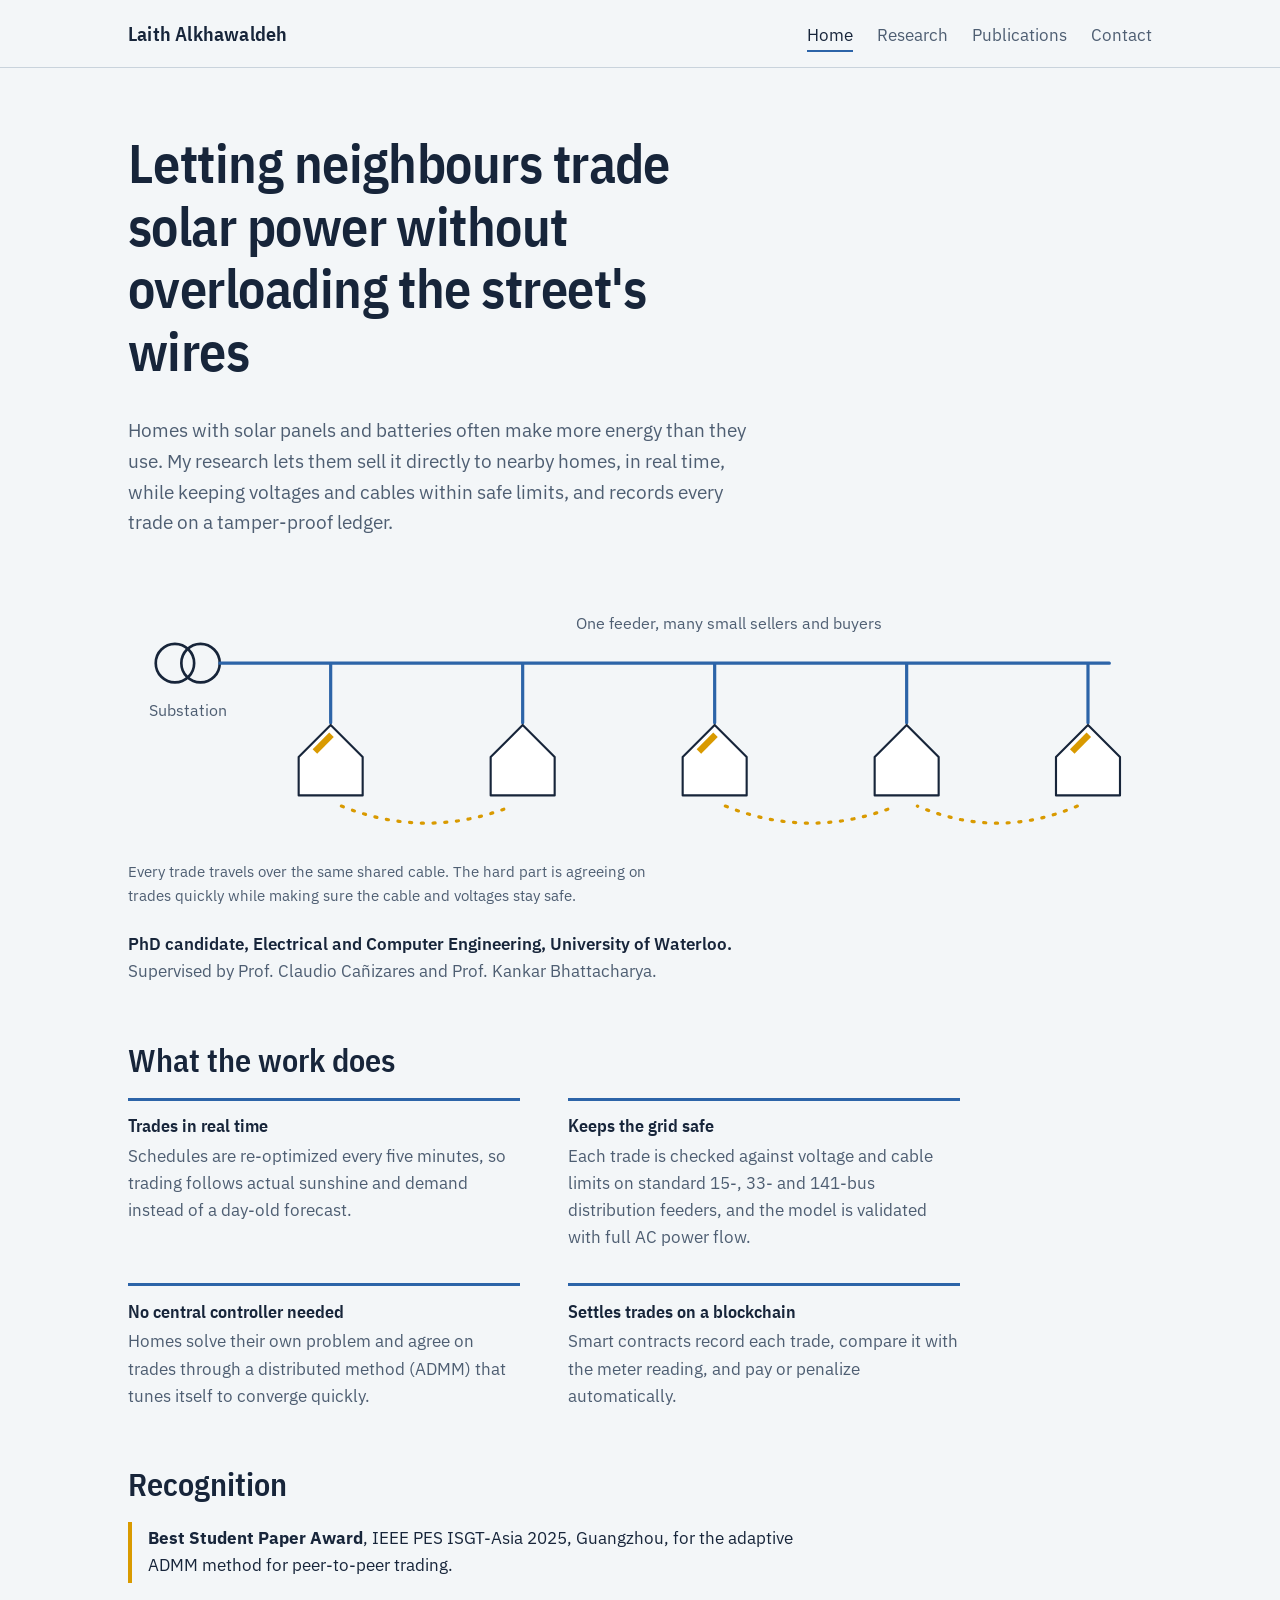
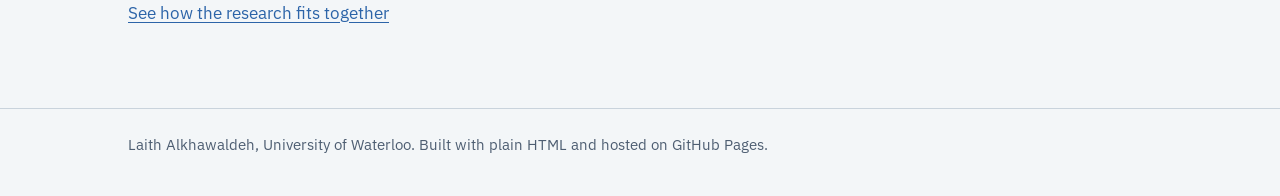
==== index.html @ c1cfee47 "Initial commit" ====
<!doctype html>
<html lang="en">
<head>
  <meta charset="utf-8">
  <meta name="viewport" content="width=device-width, initial-scale=1">
  <title>Laith Alkhawaldeh — Peer-to-peer energy trading research</title>
  <meta name="description" content="PhD research at the University of Waterloo: letting homes with solar trade energy with their neighbours in real time, without overloading the local grid.">
  <link rel="preconnect" href="https://fonts.googleapis.com">
  <link rel="preconnect" href="https://fonts.gstatic.com" crossorigin>
  <link href="https://fonts.googleapis.com/css2?family=IBM+Plex+Sans+Condensed:wght@500;600&family=IBM+Plex+Sans:ital,wght@0,400;0,600;1,400&display=swap" rel="stylesheet">
  <link rel="stylesheet" href="style.css">
</head>
<body>
  <header class="site-head">
    <div class="wrap">
      <a class="name" href="index.html">Laith Alkhawaldeh</a>
      <nav aria-label="Main">
        <ul class="nav">
          <li><a href="index.html" aria-current="page">Home</a></li>
          <li><a href="research.html">Research</a></li>
          <li><a href="publications.html">Publications</a></li>
          <li><a href="contact.html">Contact</a></li>
        </ul>
      </nav>
    </div>
  </header>

  <main class="wrap">
    <section class="hero">
      <h1>Letting neighbours trade solar power without overloading the street's wires</h1>
      <p class="lede">Homes with solar panels and batteries often make more energy than they use. My research lets them sell it directly to nearby homes, in real time, while keeping voltages and cables within safe limits, and records every trade on a tamper-proof ledger.</p>

      <svg class="feeder" viewBox="0 0 960 230" role="img" aria-labelledby="feeder-title feeder-desc">
        <title id="feeder-title">A neighbourhood feeder with homes trading energy</title>
        <desc id="feeder-desc">A substation feeds one line that serves five homes. Three homes have solar panels and send energy to their neighbours along the same line.</desc>
        <!-- substation: two overlapping circles, the drawing symbol for a transformer -->
        <circle class="sub" cx="44" cy="62" r="18"/>
        <circle class="sub" cx="68" cy="62" r="18"/>
        <text x="20" y="112">Substation</text>
        <!-- main feeder and drops to each home -->
        <path class="line" d="M86 62 H920 M190 62 V118 M370 62 V118 M550 62 V118 M730 62 V118 M900 62 V118"/>
        <!-- homes -->
        <g>
          <path class="house" d="M160 150 L190 120 L220 150 V186 H160 Z"/>
          <rect class="pv" x="172" y="134" width="22" height="6" transform="rotate(-45 183 137)"/>
          <path class="house" d="M340 150 L370 120 L400 150 V186 H340 Z"/>
          <path class="house" d="M520 150 L550 120 L580 150 V186 H520 Z"/>
          <rect class="pv" x="532" y="134" width="22" height="6" transform="rotate(-45 543 137)"/>
          <path class="house" d="M700 150 L730 120 L760 150 V186 H700 Z"/>
          <path class="house" d="M870 150 L900 120 L930 150 V186 H870 Z"/>
          <rect class="pv" x="882" y="134" width="22" height="6" transform="rotate(-45 893 137)"/>
        </g>
        <!-- trades between neighbours -->
        <path class="trade" d="M200 196 Q280 228 360 196"/>
        <path class="trade" d="M560 196 Q640 228 720 196"/>
        <path class="trade" d="M890 196 Q815 228 740 196"/>
        <text x="420" y="30">One feeder, many small sellers and buyers</text>
      </svg>
      <p class="feeder-caption">Every trade travels over the same shared cable. The hard part is agreeing on trades quickly while making sure the cable and voltages stay safe.</p>

      <p class="who"><strong>PhD candidate, Electrical and Computer Engineering, University of Waterloo.</strong><br>
      Supervised by Prof. Claudio Cañizares and Prof. Kankar Bhattacharya.</p>
    </section>

    <section aria-labelledby="what">
      <h2 id="what">What the work does</h2>
      <ul class="points">
        <li>
          <h3>Trades in real time</h3>
          <p>Schedules are re-optimized every five minutes, so trading follows actual sunshine and demand instead of a day-old forecast.</p>
        </li>
        <li>
          <h3>Keeps the grid safe</h3>
          <p>Each trade is checked against voltage and cable limits on standard 15-, 33- and 141-bus distribution feeders, and the model is validated with full AC power flow.</p>
        </li>
        <li>
          <h3>No central controller needed</h3>
          <p>Homes solve their own problem and agree on trades through a distributed method (ADMM) that tunes itself to converge quickly.</p>
        </li>
        <li>
          <h3>Settles trades on a blockchain</h3>
          <p>Smart contracts record each trade, compare it with the meter reading, and pay or penalize automatically.</p>
        </li>
      </ul>
    </section>

    <section aria-labelledby="recognition">
      <h2 id="recognition">Recognition</h2>
      <p class="award"><strong>Best Student Paper Award</strong>, IEEE PES ISGT-Asia 2025, Guangzhou, for the adaptive ADMM method for peer-to-peer trading.</p>
      <p><a href="research.html">See how the research fits together</a></p>
    </section>
  </main>

  <footer class="site-foot">
    <div class="wrap">Laith Alkhawaldeh, University of Waterloo. Built with plain HTML and hosted on GitHub Pages.</div>
  </footer>
</body>
</html>
---- style.css ----
/* Laith — research site. Palette taken from distribution single-line drawings:
   drafting paper, conductor ink, phase-blue feeder, solar amber for energy flow. */
:root {
  --paper: #F3F6F8;
  --ink: #17253A;
  --ink-soft: #4E5E72;
  --feeder: #2C64A8;
  --solar: #D99A00;
  --rule: #C9D3DC;
  --white: #FFFFFF;

  --head: "IBM Plex Sans Condensed", "Arial Narrow", sans-serif;
  --body: "IBM Plex Sans", "Segoe UI", system-ui, sans-serif;

  --measure: 68ch;
}

*, *::before, *::after { box-sizing: border-box; }

html { -webkit-text-size-adjust: 100%; }

body {
  margin: 0;
  background: var(--paper);
  color: var(--ink);
  font-family: var(--body);
  font-size: 1.0625rem;
  line-height: 1.6;
}

img { max-width: 100%; height: auto; display: block; }

a { color: var(--feeder); text-underline-offset: 0.18em; }
a:hover { color: var(--ink); }
:focus-visible { outline: 3px solid var(--solar); outline-offset: 3px; border-radius: 2px; }

.wrap { width: min(100% - 2.5rem, 64rem); margin-inline: auto; }
.prose { max-width: var(--measure); }

/* Header */
.site-head { border-bottom: 1px solid var(--rule); background: var(--paper); }
.site-head .wrap { display: flex; flex-wrap: wrap; align-items: baseline; justify-content: space-between; gap: 0.5rem 2rem; padding-block: 1.1rem; }
.name { font-family: var(--head); font-weight: 600; font-size: 1.25rem; color: var(--ink); text-decoration: none; letter-spacing: 0.01em; }
.nav { display: flex; flex-wrap: wrap; gap: 0.25rem 1.5rem; margin: 0; padding: 0; list-style: none; }
.nav a { color: var(--ink-soft); text-decoration: none; padding-block: 0.25rem; border-bottom: 2px solid transparent; }
.nav a:hover { color: var(--ink); }
.nav a[aria-current="page"] { color: var(--ink); border-bottom-color: var(--feeder); }

/* Type scale (1.25) */
h1, h2, h3 { font-family: var(--head); line-height: 1.15; margin: 0 0 0.6em; font-weight: 600; }
h1 { font-size: clamp(2.1rem, 5vw, 3.4rem); letter-spacing: -0.01em; max-width: 20ch; }
h2 { font-size: clamp(1.55rem, 3vw, 2rem); }
h3 { font-size: 1.3rem; }
p { margin: 0 0 1em; }
.lede { font-size: 1.2rem; color: var(--ink-soft); max-width: 58ch; }

main { padding-block: 3rem 4rem; }
section + section { margin-top: 3.5rem; }

/* Hero */
.hero { padding-top: 1rem; }
.hero .who { margin-top: 1.5rem; color: var(--ink-soft); }
.hero .who strong { color: var(--ink); font-weight: 600; }

.feeder { margin: 2.5rem 0 0.5rem; width: 100%; height: auto; }
.feeder .line { stroke: var(--feeder); stroke-width: 3; fill: none; stroke-linecap: round; }
.feeder .house { fill: var(--white); stroke: var(--ink); stroke-width: 2; stroke-linejoin: round; }
.feeder .pv { fill: var(--solar); }
.feeder .sub { fill: none; stroke: var(--ink); stroke-width: 2.5; }
.feeder .trade { fill: none; stroke: var(--solar); stroke-width: 3; stroke-linecap: round; stroke-dasharray: 2 9; }
.feeder text { font-family: var(--body); font-size: 15px; fill: var(--ink-soft); }
.feeder-caption { font-size: 0.95rem; color: var(--ink-soft); max-width: 62ch; }

@media (prefers-reduced-motion: no-preference) {
  .feeder .trade { animation: flow 2.4s linear 0.4s 3 both; }
  @keyframes flow { from { stroke-dashoffset: 66; } to { stroke-dashoffset: 0; } }
}

/* Plain-language points on the home page */
.points { display: grid; gap: 2rem 3rem; grid-template-columns: repeat(2, minmax(0, 1fr)); max-width: 52rem; margin: 0; padding: 0; list-style: none; }
.points li { border-top: 3px solid var(--feeder); padding-top: 0.9rem; }
.points h3 { font-size: 1.15rem; margin-bottom: 0.35em; }
.points p { color: var(--ink-soft); margin: 0; }

.award { border-left: 4px solid var(--solar); padding: 0.2rem 0 0.2rem 1rem; max-width: var(--measure); }

/* Research: stages hang off one vertical feeder, because they build on each other */
.stages { list-style: none; margin: 2.5rem 0 0; padding: 0; counter-reset: stage; }
.stage { position: relative; padding: 0 0 3rem 3.25rem; counter-increment: stage; }
.stage::before { content: ""; position: absolute; left: 0.95rem; top: 0.6rem; bottom: 0; width: 3px; background: var(--feeder); }
.stage:last-child::before { display: none; }
.stage::after {
  content: counter(stage);
  position: absolute; left: 0; top: 0;
  width: 2.2rem; height: 2.2rem; border-radius: 50%;
  display: grid; place-items: center;
  background: var(--white); border: 3px solid var(--feeder);
  font-family: var(--head); font-weight: 600; color: var(--ink);
}
.stage h2 { font-size: 1.55rem; padding-top: 0.15rem; }
.stage p { max-width: var(--measure); }
.status { display: inline-block; font-size: 0.9rem; color: var(--ink-soft); margin-bottom: 0.8rem; }
.status b { color: var(--ink); font-weight: 600; }

figure { margin: 1.5rem 0 0; max-width: 46rem; }
figure img { background: var(--white); border: 1px solid var(--rule); }
figcaption { font-size: 0.92rem; color: var(--ink-soft); margin-top: 0.5rem; }

/* Publications */
.pubs { list-style: none; margin: 0; padding: 0; max-width: var(--measure); }
.pubs li { padding: 1.25rem 0; border-bottom: 1px solid var(--rule); }
.pubs li:first-child { border-top: 1px solid var(--rule); }
.pubs .title { font-weight: 600; display: block; }
.pubs .venue { color: var(--ink-soft); display: block; }

/* Contact */
.contact { list-style: none; margin: 0; padding: 0; max-width: var(--measure); }
.contact li { display: grid; grid-template-columns: 9rem 1fr; gap: 1rem; padding: 0.85rem 0; border-bottom: 1px solid var(--rule); }
.contact span { color: var(--ink-soft); }

.button { display: inline-block; margin-top: 1.5rem; padding: 0.7rem 1.2rem; background: var(--ink); color: var(--white); text-decoration: none; border-radius: 4px; font-weight: 600; }
.button:hover { background: var(--feeder); color: var(--white); }

/* Footer */
.site-foot { border-top: 1px solid var(--rule); padding-block: 1.5rem 2.5rem; color: var(--ink-soft); font-size: 0.92rem; }

@media (max-width: 34rem) {
  .points { grid-template-columns: 1fr; }
  .contact li { grid-template-columns: 1fr; gap: 0.1rem; }
  .stage { padding-left: 2.9rem; }
}
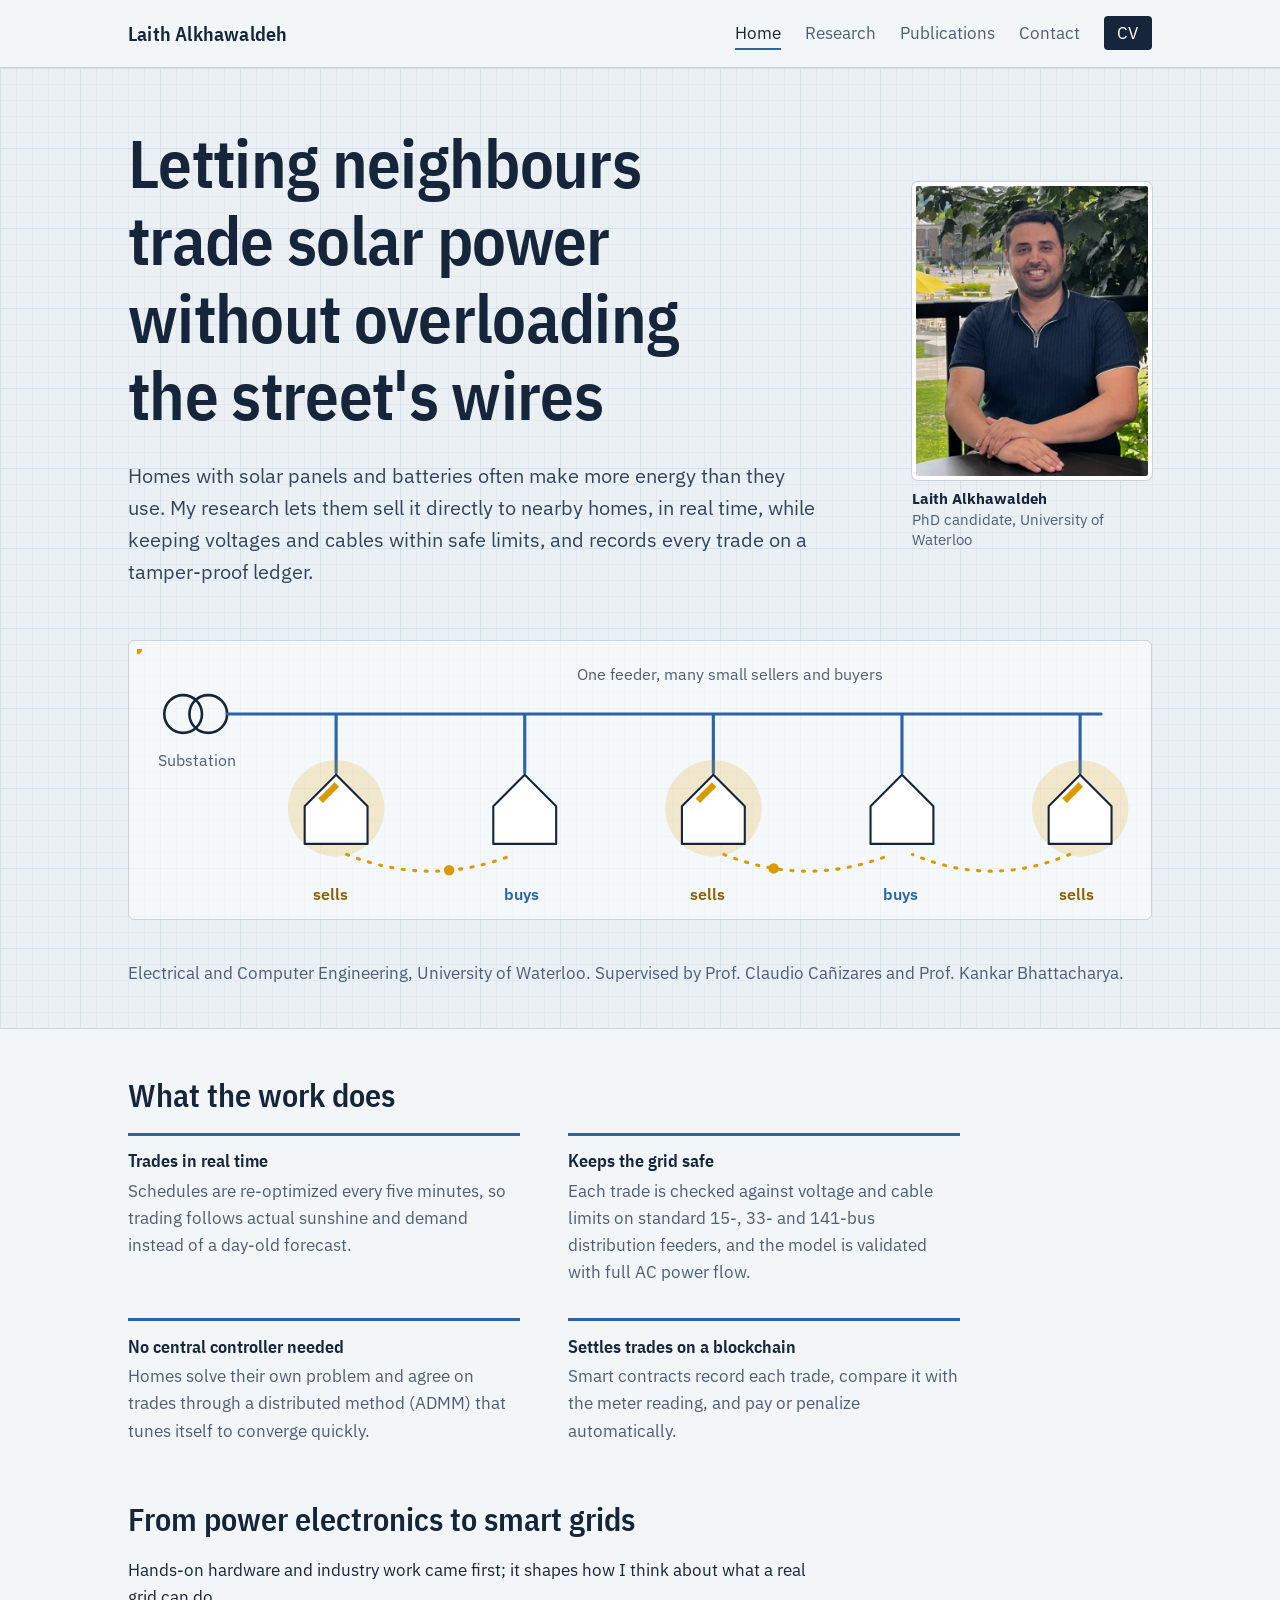
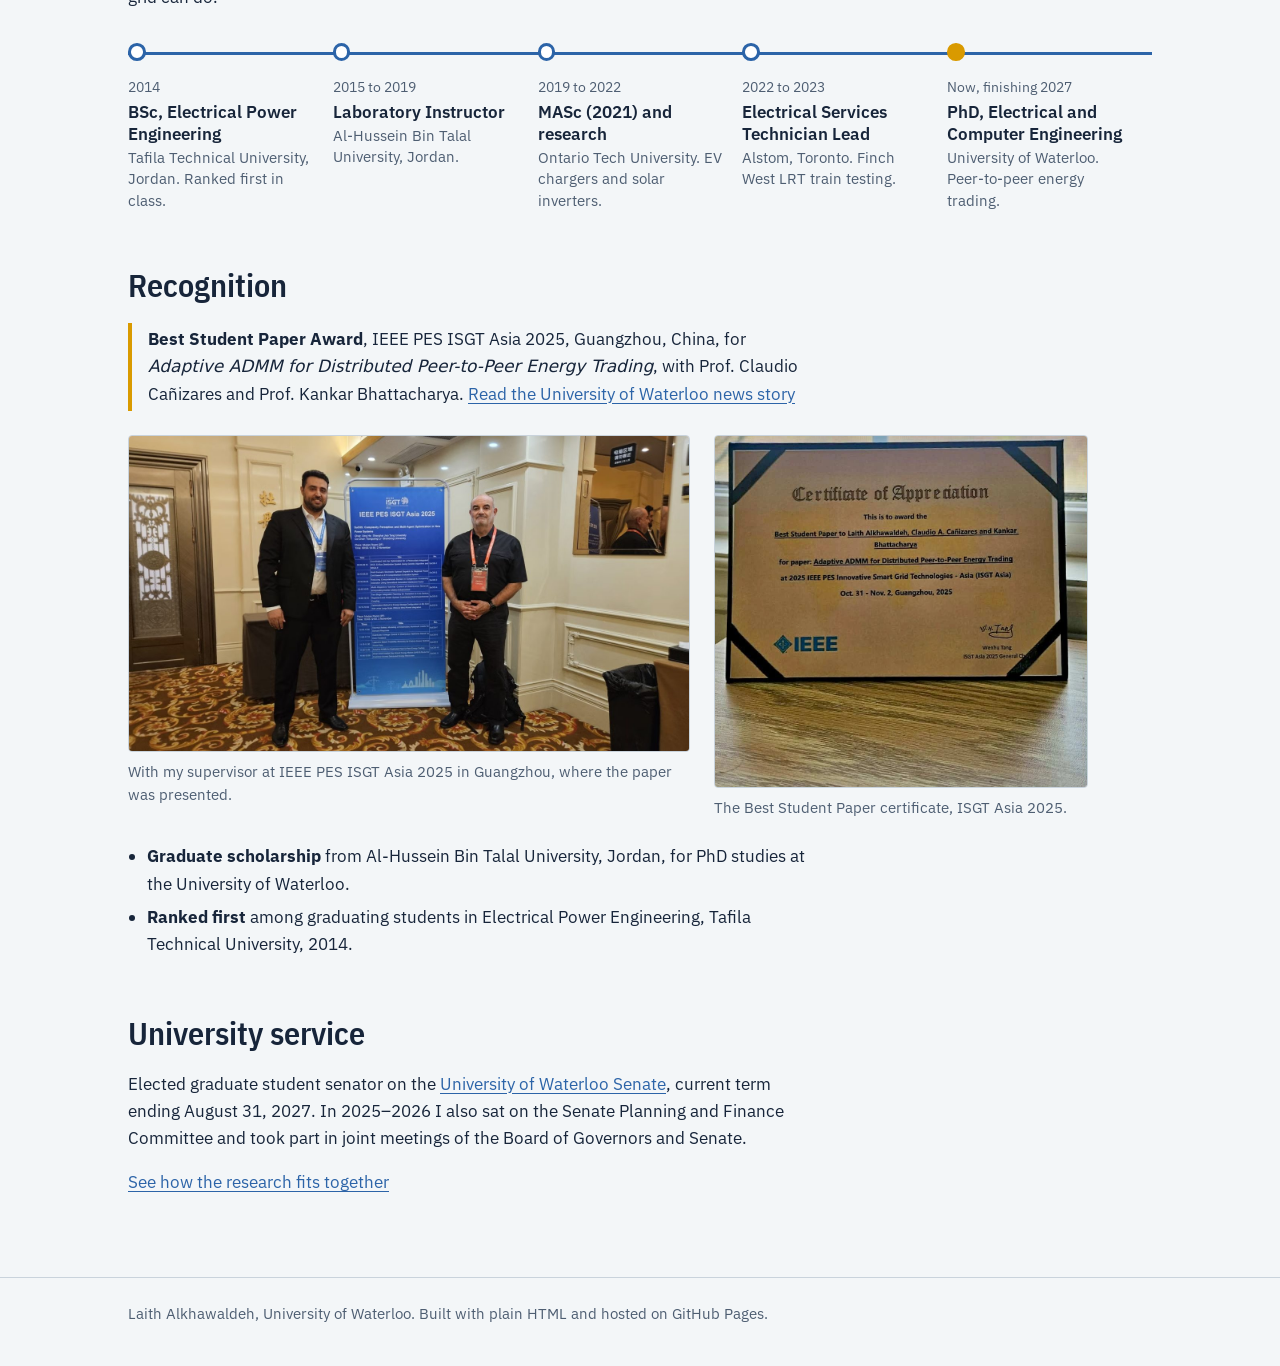
==== commit 225ac8c3: "Add photos and honours" ====
--- a/index.html
+++ b/index.html
@@ -20,48 +20,62 @@
           <li><a href="research.html">Research</a></li>
           <li><a href="publications.html">Publications</a></li>
           <li><a href="contact.html">Contact</a></li>
+          <li><a class="cv-link" href="cv.pdf">CV</a></li>
         </ul>
       </nav>
     </div>
   </header>
 
-  <main class="wrap">
-    <section class="hero">
-      <h1>Letting neighbours trade solar power without overloading the street's wires</h1>
-      <p class="lede">Homes with solar panels and batteries often make more energy than they use. My research lets them sell it directly to nearby homes, in real time, while keeping voltages and cables within safe limits, and records every trade on a tamper-proof ledger.</p>
+  <div class="hero-band">
+    <div class="wrap hero">
+      <div class="hero-top">
+        <div class="hero-text">
+          <h1>Letting neighbours trade solar power without overloading the street's wires</h1>
+          <p class="lede">Homes with solar panels and batteries often make more energy than they use. My research lets them sell it directly to nearby homes, in real time, while keeping voltages and cables within safe limits, and records every trade on a tamper-proof ledger.</p>
+        </div>
+        <figure class="hero-photo">
+          <img src="images/laith.jpg" width="560" height="700" alt="Laith Alkhawaldeh smiling, seated on a terrace on the University of Waterloo campus.">
+          <figcaption><strong>Laith Alkhawaldeh</strong><br>PhD candidate, University of Waterloo</figcaption>
+        </figure>
+      </div>
 
-      <svg class="feeder" viewBox="0 0 960 230" role="img" aria-labelledby="feeder-title feeder-desc">
+      <svg class="feeder" viewBox="0 0 960 250" role="img" aria-labelledby="feeder-title feeder-desc">
         <title id="feeder-title">A neighbourhood feeder with homes trading energy</title>
         <desc id="feeder-desc">A substation feeds one line that serves five homes. Three homes have solar panels and send energy to their neighbours along the same line.</desc>
-        <!-- substation: two overlapping circles, the drawing symbol for a transformer -->
         <circle class="sub" cx="44" cy="62" r="18"/>
         <circle class="sub" cx="68" cy="62" r="18"/>
         <text x="20" y="112">Substation</text>
-        <!-- main feeder and drops to each home -->
         <path class="line" d="M86 62 H920 M190 62 V118 M370 62 V118 M550 62 V118 M730 62 V118 M900 62 V118"/>
-        <!-- homes -->
-        <g>
-          <path class="house" d="M160 150 L190 120 L220 150 V186 H160 Z"/>
-          <rect class="pv" x="172" y="134" width="22" height="6" transform="rotate(-45 183 137)"/>
-          <path class="house" d="M340 150 L370 120 L400 150 V186 H340 Z"/>
-          <path class="house" d="M520 150 L550 120 L580 150 V186 H520 Z"/>
-          <rect class="pv" x="532" y="134" width="22" height="6" transform="rotate(-45 543 137)"/>
-          <path class="house" d="M700 150 L730 120 L760 150 V186 H700 Z"/>
-          <path class="house" d="M870 150 L900 120 L930 150 V186 H870 Z"/>
-          <rect class="pv" x="882" y="134" width="22" height="6" transform="rotate(-45 893 137)"/>
-        </g>
-        <!-- trades between neighbours -->
-        <path class="trade" d="M200 196 Q280 228 360 196"/>
-        <path class="trade" d="M560 196 Q640 228 720 196"/>
-        <path class="trade" d="M890 196 Q815 228 740 196"/>
+        <circle class="glow" cx="190" cy="152" r="46"/>
+        <circle class="glow" cx="550" cy="152" r="46"/>
+        <circle class="glow" cx="900" cy="152" r="46"/>
+        <path class="house" d="M160 150 L190 120 L220 150 V186 H160 Z"/>
+        <rect class="pv" x="172" y="134" width="22" height="6" transform="rotate(-45 183 137)"/>
+        <path class="house" d="M340 150 L370 120 L400 150 V186 H340 Z"/>
+        <path class="house" d="M520 150 L550 120 L580 150 V186 H520 Z"/>
+        <rect class="pv" x="532" y="134" width="22" height="6" transform="rotate(-45 543 137)"/>
+        <path class="house" d="M700 150 L730 120 L760 150 V186 H700 Z"/>
+        <path class="house" d="M870 150 L900 120 L930 150 V186 H870 Z"/>
+        <rect class="pv" x="882" y="134" width="22" height="6" transform="rotate(-45 893 137)"/>
+        <path id="t1" class="trade" d="M200 196 Q280 228 360 196"/>
+        <path id="t2" class="trade" d="M560 196 Q640 228 720 196"/>
+        <path id="t3" class="trade" d="M890 196 Q815 228 740 196"/>
+        <circle class="packet" r="5"><animateMotion dur="2.6s" repeatCount="indefinite"><mpath href="#t1"/></animateMotion></circle>
+        <circle class="packet" r="5"><animateMotion dur="2.6s" begin="0.8s" repeatCount="indefinite"><mpath href="#t2"/></animateMotion></circle>
+        <circle class="packet" r="5"><animateMotion dur="2.6s" begin="1.6s" repeatCount="indefinite"><mpath href="#t3"/></animateMotion></circle>
+        <text class="label-sell" x="168" y="240">sells</text>
+        <text class="label-buy" x="350" y="240">buys</text>
+        <text class="label-sell" x="528" y="240">sells</text>
+        <text class="label-buy" x="712" y="240">buys</text>
+        <text class="label-sell" x="880" y="240">sells</text>
         <text x="420" y="30">One feeder, many small sellers and buyers</text>
       </svg>
-      <p class="feeder-caption">Every trade travels over the same shared cable. The hard part is agreeing on trades quickly while making sure the cable and voltages stay safe.</p>
 
-      <p class="who"><strong>PhD candidate, Electrical and Computer Engineering, University of Waterloo.</strong><br>
-      Supervised by Prof. Claudio Cañizares and Prof. Kankar Bhattacharya.</p>
-    </section>
+      <p class="who">Electrical and Computer Engineering, University of Waterloo. Supervised by Prof. Claudio Cañizares and Prof. Kankar Bhattacharya.</p>
+    </div>
+  </div>
 
+  <main class="wrap home-main">
     <section aria-labelledby="what">
       <h2 id="what">What the work does</h2>
       <ul class="points">
@@ -84,9 +98,40 @@
       </ul>
     </section>
 
+    <section aria-labelledby="path">
+      <h2 id="path">From power electronics to smart grids</h2>
+      <p class="prose">Hands-on hardware and industry work came first; it shapes how I think about what a real grid can do.</p>
+      <ol class="path">
+        <li><span class="when">2014</span><span class="what">BSc, Electrical Power Engineering</span><span class="where">Tafila Technical University, Jordan. Ranked first in class.</span></li>
+        <li><span class="when">2015 to 2019</span><span class="what">Laboratory Instructor</span><span class="where">Al-Hussein Bin Talal University, Jordan.</span></li>
+        <li><span class="when">2019 to 2022</span><span class="what">MASc (2021) and research</span><span class="where">Ontario Tech University. EV chargers and solar inverters.</span></li>
+        <li><span class="when">2022 to 2023</span><span class="what">Electrical Services Technician Lead</span><span class="where">Alstom, Toronto. Finch West LRT train testing.</span></li>
+        <li class="now"><span class="when">Now, finishing 2027</span><span class="what">PhD, Electrical and Computer Engineering</span><span class="where">University of Waterloo. Peer-to-peer energy trading.</span></li>
+      </ol>
+    </section>
+
     <section aria-labelledby="recognition">
       <h2 id="recognition">Recognition</h2>
-      <p class="award"><strong>Best Student Paper Award</strong>, IEEE PES ISGT-Asia 2025, Guangzhou, for the adaptive ADMM method for peer-to-peer trading.</p>
+      <p class="award"><strong>Best Student Paper Award</strong>, IEEE PES ISGT Asia 2025, Guangzhou, China, for <em>Adaptive ADMM for Distributed Peer-to-Peer Energy Trading</em>, with Prof. Claudio Cañizares and Prof. Kankar Bhattacharya. <a href="https://uwaterloo.ca/electrical-computer-engineering/news/electrical-and-computer-engineering-phd-student-laith">Read the University of Waterloo news story</a></p>
+      <div class="gallery">
+        <figure>
+          <img src="images/isgt-asia-2025.jpg" width="1400" height="788" loading="lazy" alt="Laith and his supervisor standing either side of the IEEE PES ISGT Asia 2025 session programme board in Guangzhou.">
+          <figcaption>With my supervisor at IEEE PES ISGT Asia 2025 in Guangzhou, where the paper was presented.</figcaption>
+        </figure>
+        <figure>
+          <img src="images/award-certificate.jpg" width="990" height="933" loading="lazy" alt="IEEE certificate awarding Best Student Paper to Laith Alkhawaldeh, Claudio A. Cañizares and Kankar Bhattacharya, ISGT Asia 2025, Oct. 31 to Nov. 2, Guangzhou.">
+          <figcaption>The Best Student Paper certificate, ISGT Asia 2025.</figcaption>
+        </figure>
+      </div>
+      <ul class="honours">
+        <li><strong>Graduate scholarship</strong> from Al-Hussein Bin Talal University, Jordan, for PhD studies at the University of Waterloo.</li>
+        <li><strong>Ranked first</strong> among graduating students in Electrical Power Engineering, Tafila Technical University, 2014.</li>
+      </ul>
+    </section>
+
+    <section aria-labelledby="service">
+      <h2 id="service">University service</h2>
+      <p class="prose">Elected graduate student senator on the <a href="https://uwaterloo.ca/secretariat/governing-bodies/senate">University of Waterloo Senate</a>, current term ending August 31, 2027. In 2025–2026 I also sat on the Senate Planning and Finance Committee and took part in joint meetings of the Board of Governors and Senate.</p>
       <p><a href="research.html">See how the research fits together</a></p>
     </section>
   </main>
--- a/style.css
+++ b/style.css
@@ -111,6 +111,8 @@
 .pubs li { padding: 1.25rem 0; border-bottom: 1px solid var(--rule); }
 .pubs li:first-child { border-top: 1px solid var(--rule); }
 .pubs .title { font-weight: 600; display: block; }
+.pubs a.title { color: var(--ink); }
+.pubs a.title:hover { color: var(--feeder); }
 .pubs .venue { color: var(--ink-soft); display: block; }
 
 /* Contact */
@@ -129,3 +131,76 @@
   .contact li { grid-template-columns: 1fr; gap: 0.1rem; }
   .stage { padding-left: 2.9rem; }
 }
+
+/* ---------- v2: more visual ---------- */
+.site-head .wrap { align-items: center; }
+.nav .cv-link { color: var(--white); background: var(--ink); padding: 0.35rem 0.85rem; border-radius: 4px; border-bottom: 0; }
+.nav .cv-link:hover { background: var(--feeder); color: var(--white); }
+
+/* Hero sits on drafting paper: a fine grid like a single-line drawing sheet */
+.hero-band {
+  background-color: #EAF0F4;
+  background-image:
+    linear-gradient(#D5E0E8 1px, transparent 1px),
+    linear-gradient(90deg, #D5E0E8 1px, transparent 1px),
+    linear-gradient(#E1E9EF 1px, transparent 1px),
+    linear-gradient(90deg, #E1E9EF 1px, transparent 1px);
+  background-size: 80px 80px, 80px 80px, 16px 16px, 16px 16px;
+  border-bottom: 1px solid var(--rule);
+}
+.hero-band .wrap { padding-block: 3.5rem 2.5rem; }
+.hero-band h1 { font-size: clamp(2.4rem, 6vw, 4.2rem); max-width: 18ch; margin-bottom: 0.4em; }
+.hero-band .lede { font-size: 1.25rem; color: #33445A; }
+.hero-band .feeder { margin-top: 2rem; background: rgba(255,255,255,0.55); border: 1px solid var(--rule); border-radius: 6px; padding: 0.5rem; }
+.hero-band .who { margin: 1.5rem 0 0; }
+.feeder .glow { fill: var(--solar); opacity: 0.18; }
+.feeder .label-sell { fill: #8A6100; font-weight: 600; }
+.feeder .label-buy { fill: var(--feeder); font-weight: 600; }
+.feeder .packet { fill: var(--solar); }
+@media (prefers-reduced-motion: reduce) { .feeder .packet { display: none; } }
+
+.home-main { padding-top: 3rem; }
+
+/* Career path drawn as a feeder with buses */
+.path { list-style: none; margin: 2rem 0 0; padding: 0; display: grid; grid-template-columns: repeat(5, 1fr); position: relative; }
+.path::before { content: ""; position: absolute; left: 0; right: 0; top: 0.55rem; height: 3px; background: var(--feeder); }
+.path li { position: relative; padding: 2rem 1rem 0 0; }
+.path li::before { content: ""; position: absolute; left: 0; top: 0; width: 1.1rem; height: 1.1rem; border-radius: 50%; background: var(--white); border: 3px solid var(--feeder); box-sizing: border-box; }
+.path li.now::before { background: var(--solar); border-color: var(--solar); }
+.path .when { display: block; font-size: 0.9rem; color: var(--ink-soft); }
+.path .what { display: block; font-weight: 600; line-height: 1.3; margin: 0.15rem 0; }
+.path .where { display: block; font-size: 0.95rem; color: var(--ink-soft); line-height: 1.4; }
+@media (max-width: 52rem) {
+  .path { grid-template-columns: 1fr; }
+  .path::before { left: 0.45rem; right: auto; top: 0; bottom: 0; width: 3px; height: auto; }
+  .path li { padding: 0 0 1.5rem 2.2rem; }
+}
+
+/* Research overview: four stages as a strip the reader can jump through */
+.overview { display: grid; grid-template-columns: repeat(4, 1fr); gap: 0; margin: 2rem 0 0; padding: 0; list-style: none; border: 1px solid var(--rule); border-radius: 6px; overflow: hidden; background: var(--white); }
+.overview li + li { border-left: 1px solid var(--rule); }
+.overview a { display: block; height: 100%; padding: 1rem 1.1rem 1.1rem; text-decoration: none; color: var(--ink); border-top: 4px solid var(--feeder); }
+.overview li:last-child a { border-top-color: var(--solar); }
+.overview a:hover { background: #EEF4F9; }
+.overview b { display: block; font-family: var(--head); font-size: 1.1rem; line-height: 1.25; margin-bottom: 0.3rem; }
+.overview span { font-size: 0.92rem; color: var(--ink-soft); line-height: 1.4; display: block; }
+@media (max-width: 52rem) { .overview { grid-template-columns: 1fr 1fr; } .overview li:nth-child(3) { border-left: 0; } .overview li:nth-child(n+3) { border-top: 1px solid var(--rule); } }
+@media (max-width: 34rem) { .overview { grid-template-columns: 1fr; } .overview li + li { border-left: 0; border-top: 1px solid var(--rule); } }
+.stage { scroll-margin-top: 1rem; }
+
+/* v3: photo, gallery */
+.hero-top { display: grid; grid-template-columns: minmax(0, 1fr) 15rem; gap: 2.5rem; align-items: center; }
+.hero-photo { margin: 0; }
+.hero-photo img { width: 100%; height: auto; border-radius: 6px; border: 4px solid var(--white); box-shadow: 0 0 0 1px var(--rule); }
+.hero-photo figcaption { font-size: 0.92rem; margin-top: 0.6rem; color: var(--ink-soft); line-height: 1.4; }
+.hero-photo figcaption strong { color: var(--ink); }
+@media (max-width: 46rem) {
+  .hero-top { grid-template-columns: 1fr; gap: 1.5rem; }
+  .hero-photo { max-width: 11rem; order: -1; }
+}
+.gallery { display: grid; grid-template-columns: 1.5fr 1fr; gap: 1.5rem; margin: 1.5rem 0; align-items: start; max-width: 60rem; }
+.gallery figure { margin: 0; max-width: none; }
+.gallery img { border-radius: 4px; }
+@media (max-width: 40rem) { .gallery { grid-template-columns: 1fr; } }
+.honours { margin: 0; padding-left: 1.2rem; max-width: var(--measure); }
+.honours li { margin-bottom: 0.4rem; }
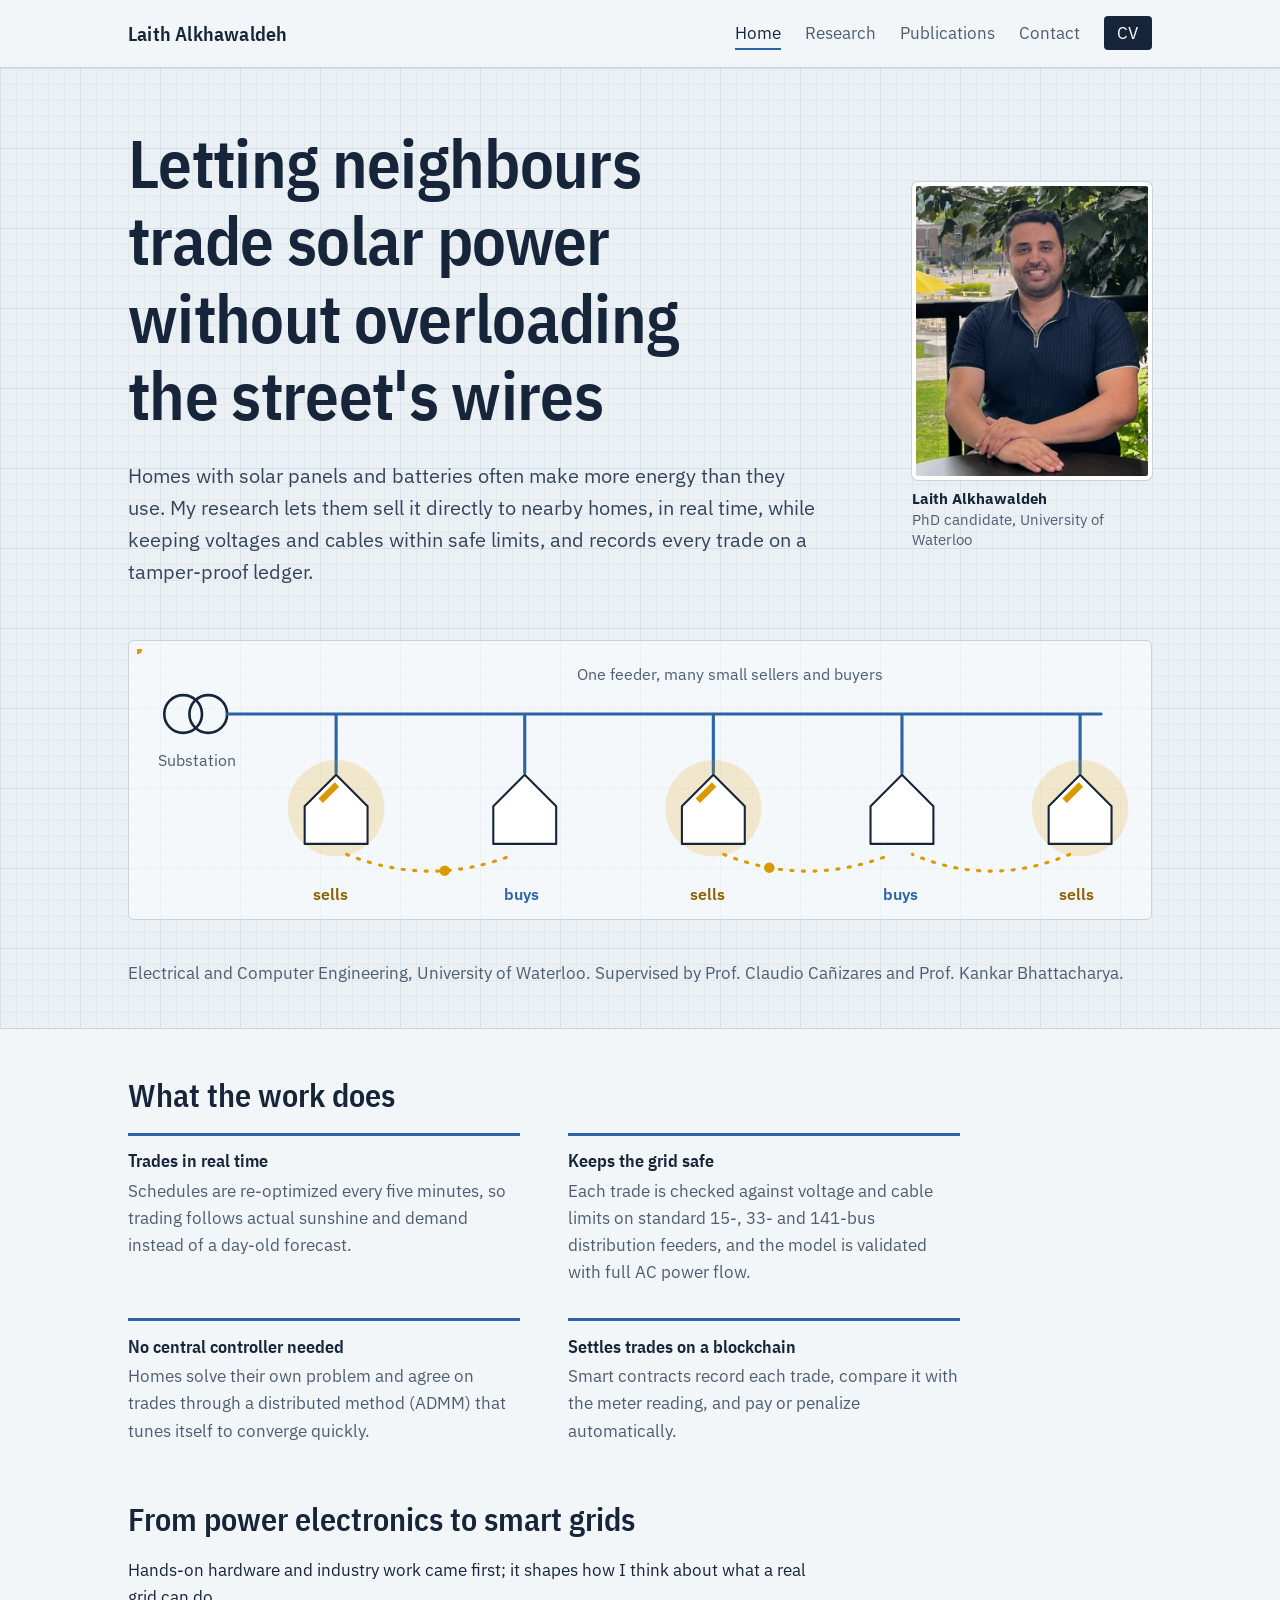
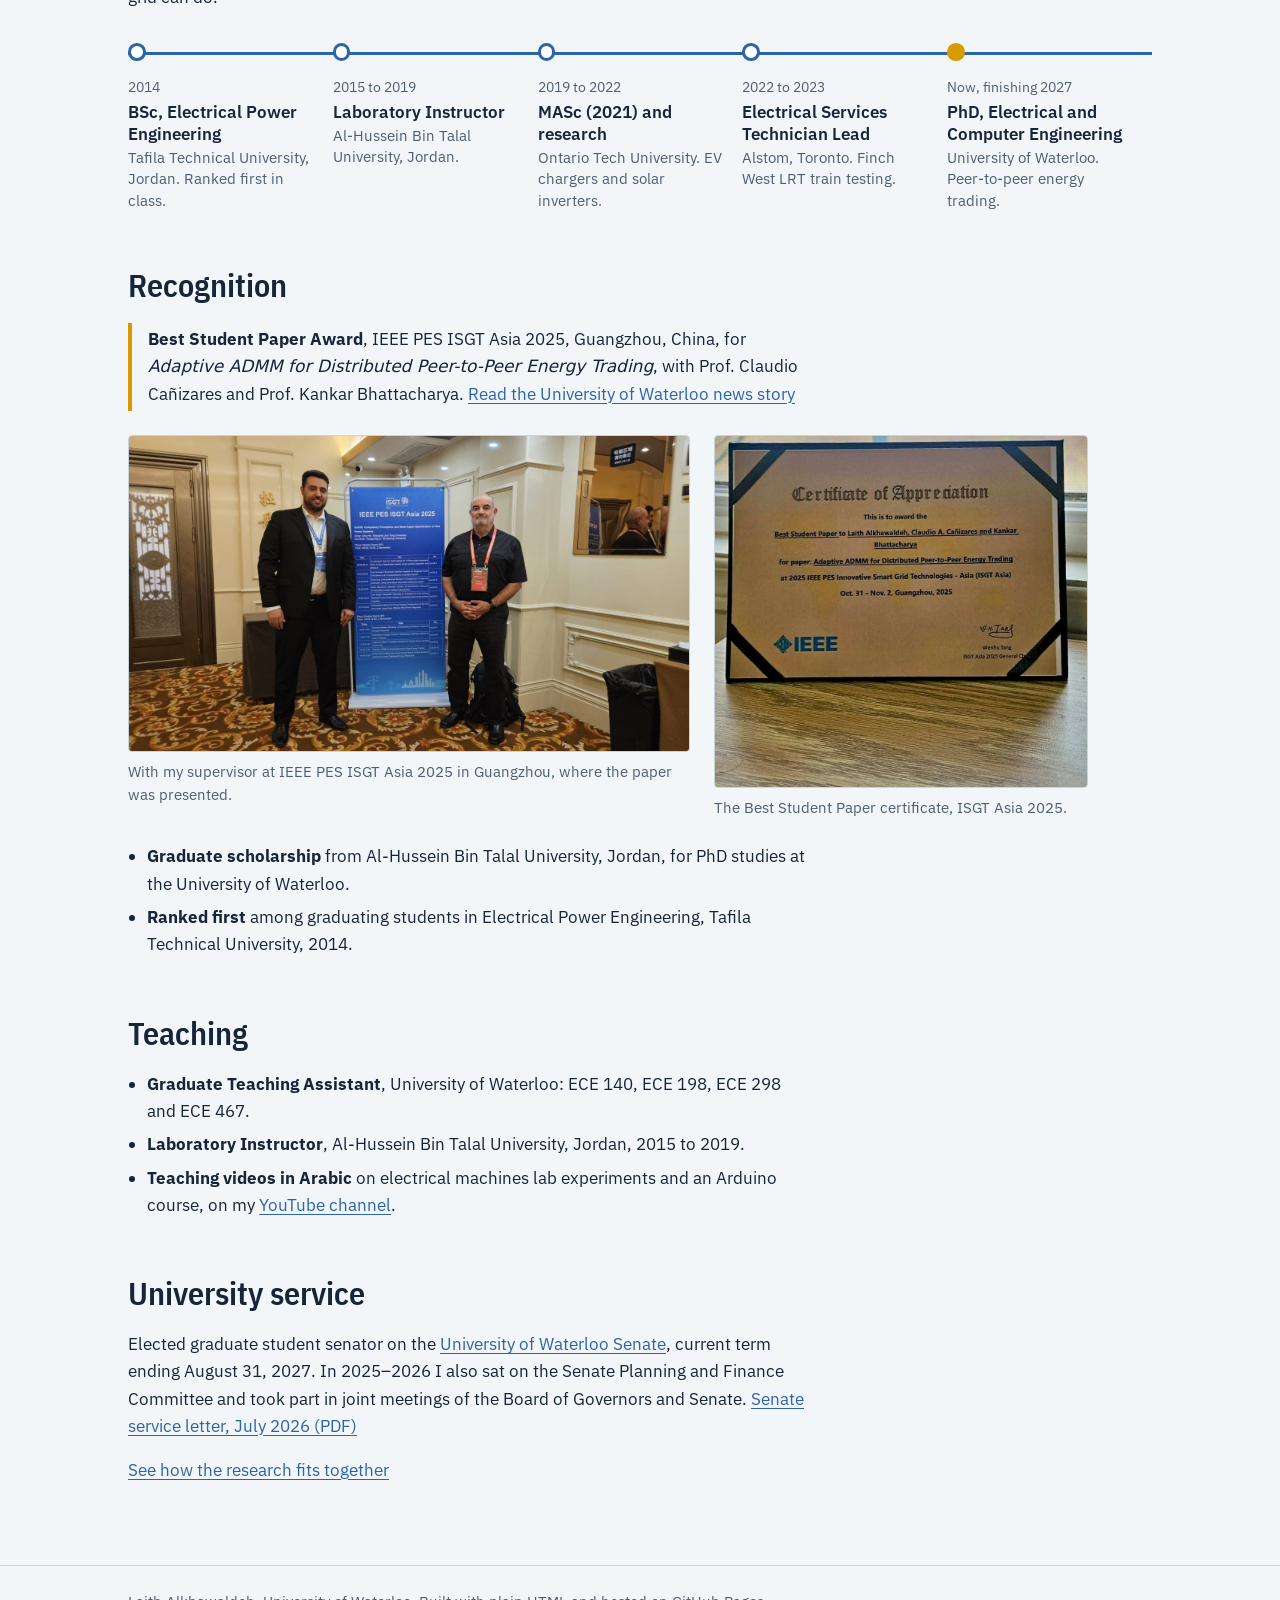
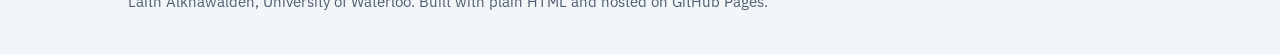
==== commit 5c339f02: "website update" ====
--- a/index.html
+++ b/index.html
@@ -5,6 +5,12 @@
   <meta name="viewport" content="width=device-width, initial-scale=1">
   <title>Laith Alkhawaldeh — Peer-to-peer energy trading research</title>
   <meta name="description" content="PhD research at the University of Waterloo: letting homes with solar trade energy with their neighbours in real time, without overloading the local grid.">
+  <meta property="og:title" content="Laith Alkhawaldeh: peer-to-peer energy trading research">
+  <meta property="og:description" content="PhD research at the University of Waterloo: homes with solar and batteries trading energy with neighbours in real time, while keeping the grid safe.">
+  <meta property="og:image" content="https://laith1992.github.io/images/og-card.png">
+  <meta property="og:url" content="https://laith1992.github.io/">
+  <meta property="og:type" content="website">
+  <meta name="twitter:card" content="summary_large_image">
   <link rel="preconnect" href="https://fonts.googleapis.com">
   <link rel="preconnect" href="https://fonts.gstatic.com" crossorigin>
   <link href="https://fonts.googleapis.com/css2?family=IBM+Plex+Sans+Condensed:wght@500;600&family=IBM+Plex+Sans:ital,wght@0,400;0,600;1,400&display=swap" rel="stylesheet">
@@ -129,9 +135,18 @@
       </ul>
     </section>
 
+    <section aria-labelledby="teaching">
+      <h2 id="teaching">Teaching</h2>
+      <ul class="honours">
+        <li><strong>Graduate Teaching Assistant</strong>, University of Waterloo: ECE 140, ECE 198, ECE 298 and ECE 467.</li>
+        <li><strong>Laboratory Instructor</strong>, Al-Hussein Bin Talal University, Jordan, 2015 to 2019.</li>
+        <li><strong>Teaching videos in Arabic</strong> on electrical machines lab experiments and an Arduino course, on my <a href="https://www.youtube.com/@laithbasem1">YouTube channel</a>.</li>
+      </ul>
+    </section>
+
     <section aria-labelledby="service">
       <h2 id="service">University service</h2>
-      <p class="prose">Elected graduate student senator on the <a href="https://uwaterloo.ca/secretariat/governing-bodies/senate">University of Waterloo Senate</a>, current term ending August 31, 2027. In 2025–2026 I also sat on the Senate Planning and Finance Committee and took part in joint meetings of the Board of Governors and Senate.</p>
+      <p class="prose">Elected graduate student senator on the <a href="https://uwaterloo.ca/secretariat/governing-bodies/senate">University of Waterloo Senate</a>, current term ending August 31, 2027. In 2025–2026 I also sat on the Senate Planning and Finance Committee and took part in joint meetings of the Board of Governors and Senate. <a href="docs/senate-service-letter-2026.pdf">Senate service letter, July 2026 (PDF)</a></p>
       <p><a href="research.html">See how the research fits together</a></p>
     </section>
   </main>
